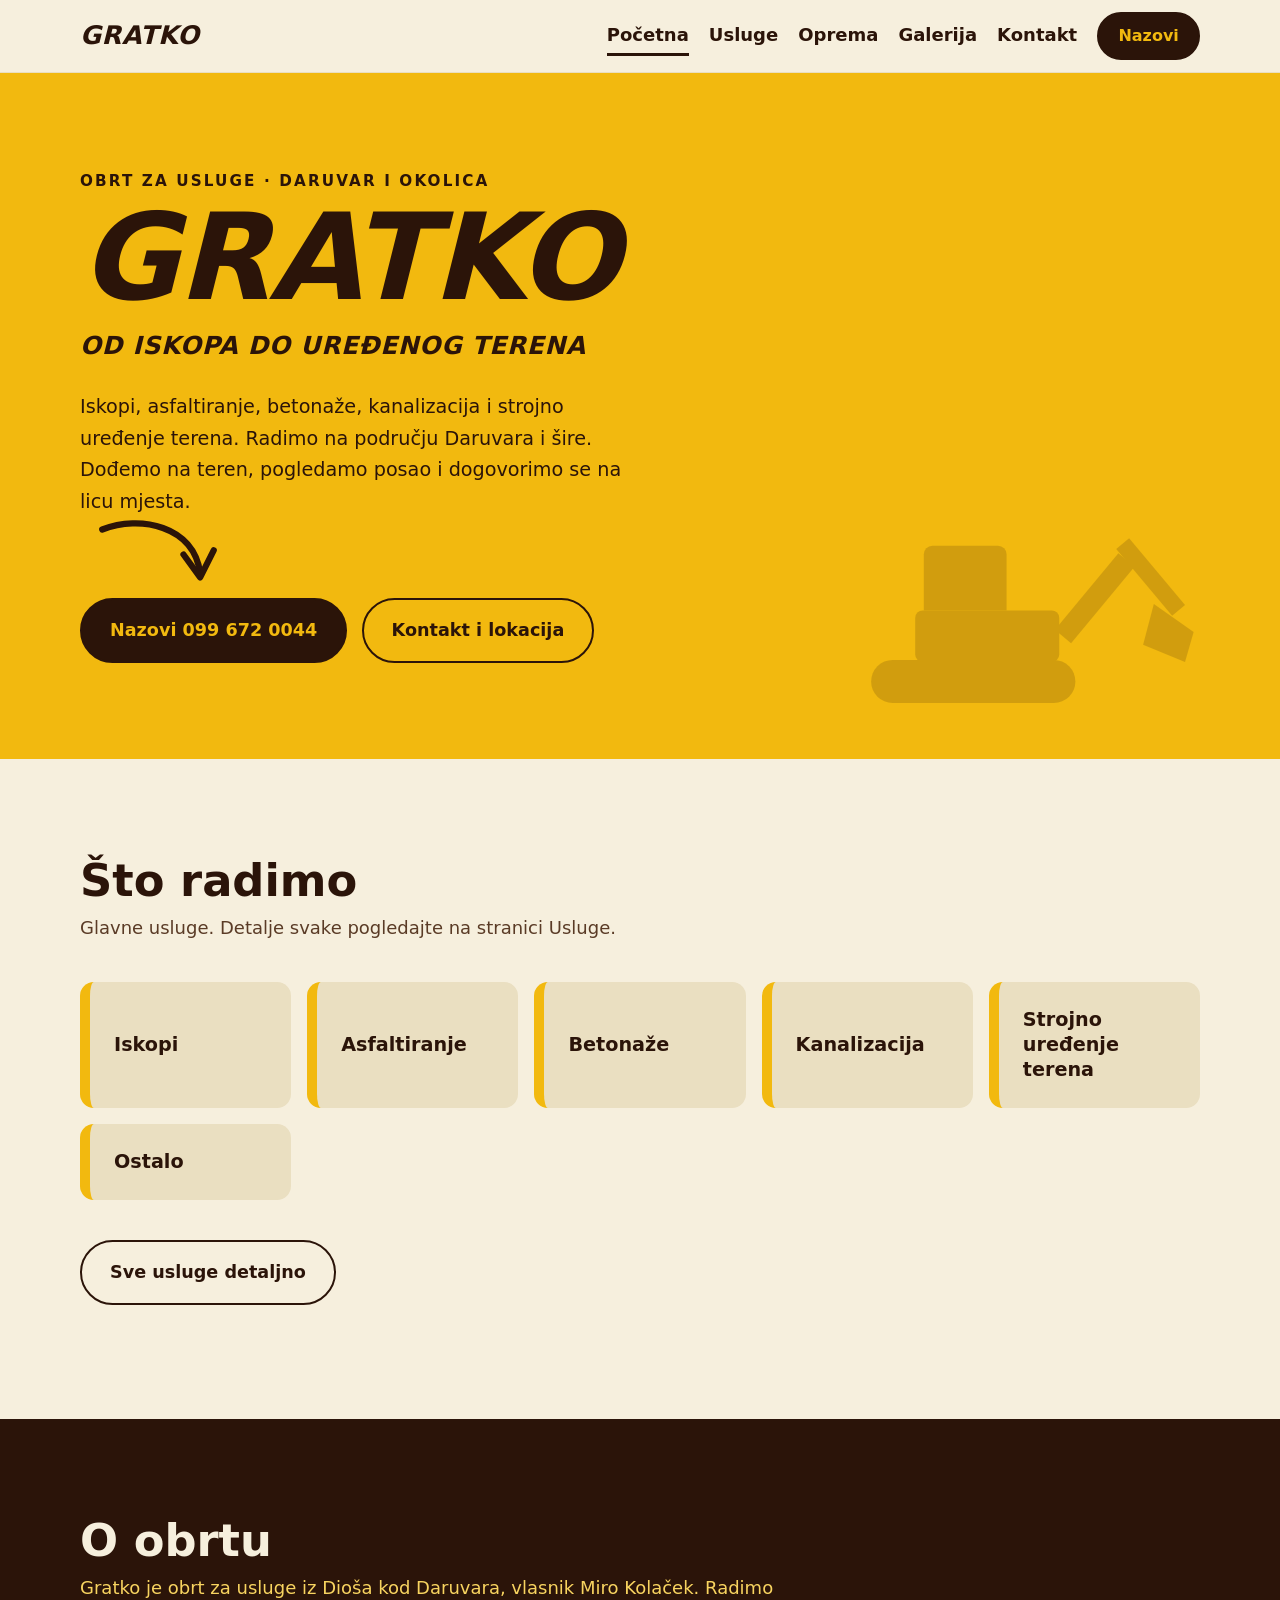
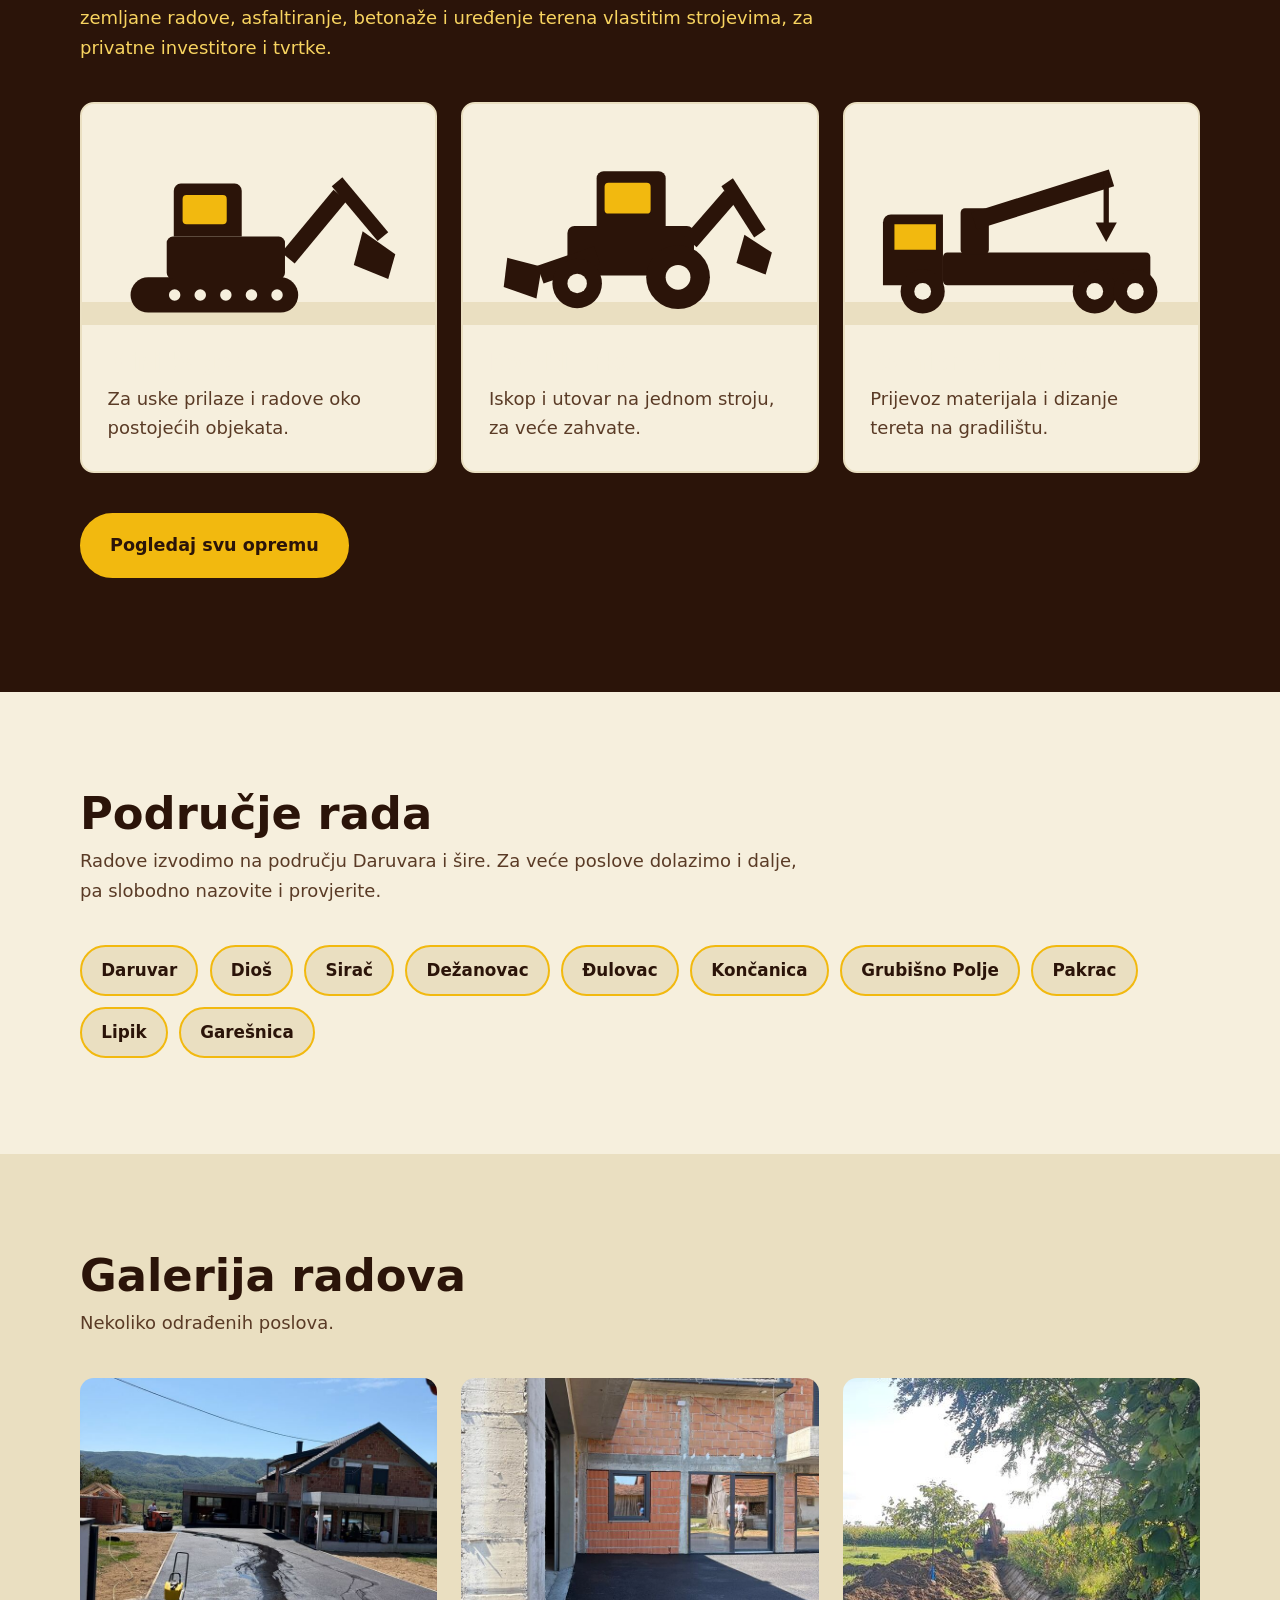
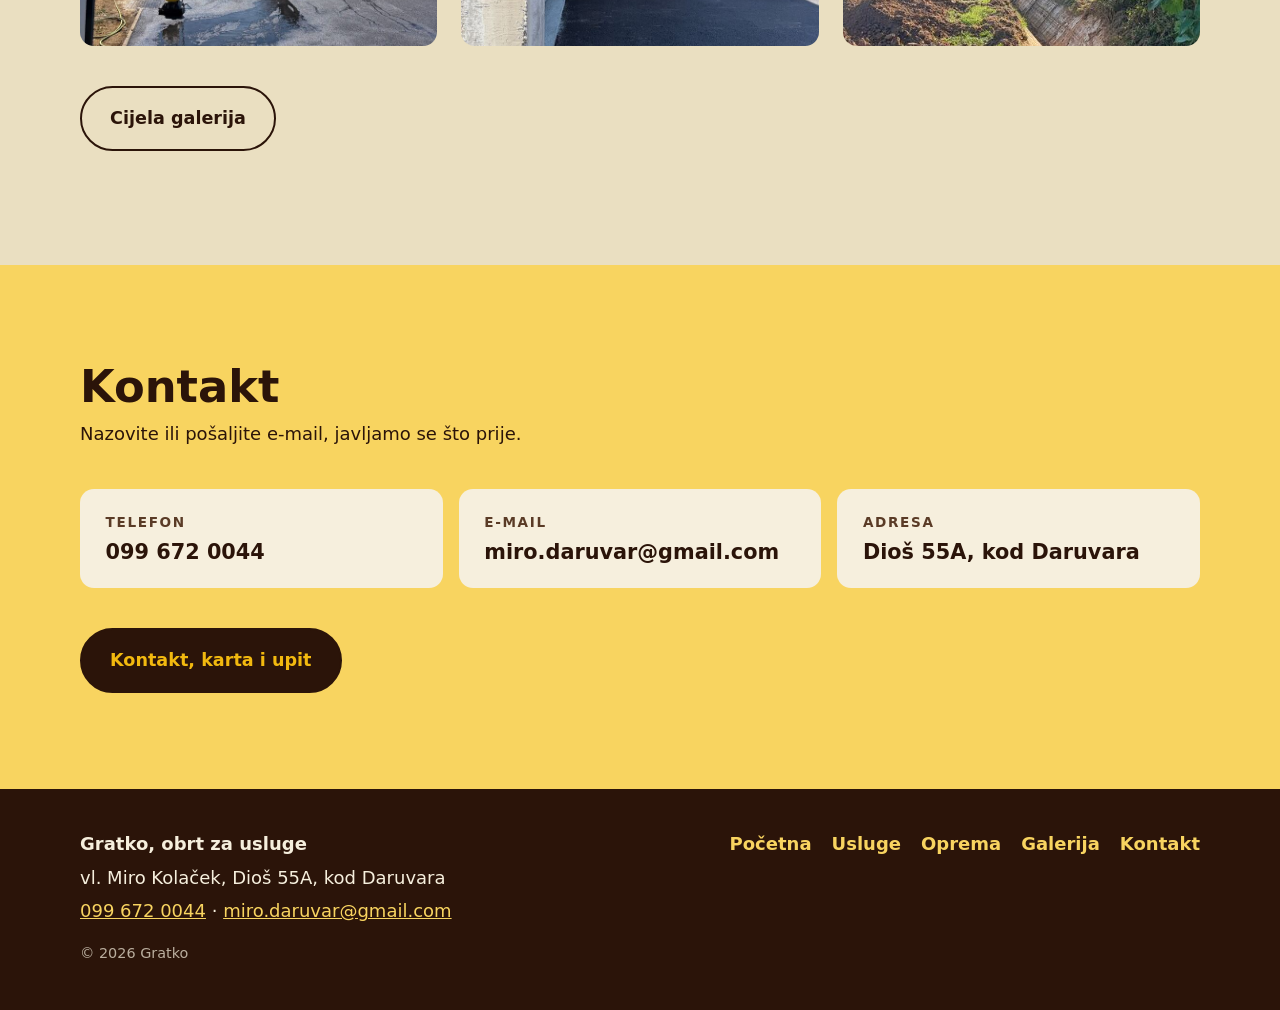
==== index.html @ cdd64eb9 "commit" ====
<!doctype html>
<html lang="hr">
<head>
  <meta charset="utf-8">
  <meta name="viewport" content="width=device-width, initial-scale=1">

  <title>Iskopi i asfaltiranje Daruvar | Gratko, obrt za usluge</title>
  <meta name="description" content="Iskopi, asfaltiranje, betonaže, kanalizacija i strojno uređenje terena na području Daruvara i šire. Gratko, obrt za usluge, Dioš 55A. Nazovite 099 672 0044.">
  <link rel="canonical" href="https://gratko.hr/">

  <meta name="theme-color" content="#F2B90F">
  <link rel="icon" href="slike/favicon.svg" type="image/svg+xml">

  <!-- Kako poveznica izgleda kad se dijeli na Facebooku, WhatsAppu, Viberu -->
  <meta property="og:type" content="website">
  <meta property="og:locale" content="hr_HR">
  <meta property="og:site_name" content="Gratko, obrt za usluge">
  <meta property="og:title" content="Iskopi i asfaltiranje Daruvar | Gratko, obrt za usluge">
  <meta property="og:description" content="Iskopi, asfaltiranje, betonaže, kanalizacija i strojno uređenje terena na području Daruvara i šire. Nazovite 099 672 0044.">
  <meta property="og:url" content="https://gratko.hr/">
  <meta property="og:image" content="https://gratko.hr/slike/og-slika.jpg">
  <meta property="og:image:width" content="1200">
  <meta property="og:image:height" content="630">
  <meta name="twitter:card" content="summary_large_image">

  <link rel="stylesheet" href="style.css">

  <!-- ============================================================
       Podaci o obrtu u obliku koji citaju trazilice.
       TODO Karlo: dopuni postanski broj i koordinate kad ih posaljes,
       te provjeri popis mjesta pod "areaServed".
       ============================================================ -->
  <script type="application/ld+json">
  {
    "@context": "https://schema.org",
    "@type": "GeneralContractor",
    "name": "Gratko, obrt za usluge",
    "alternateName": "Gratko",
    "description": "Obrt za usluge iz Dioša kod Daruvara. Iskopi, asfaltiranje, betonaže, kanalizacija i strojno uređenje terena.",
    "url": "https://gratko.hr/",
    "image": "https://gratko.hr/slike/og-slika.jpg",
    "telephone": "+385996720044",
    "email": "miro.daruvar@gmail.com",
    "founder": { "@type": "Person", "name": "Miro Kolaček" },
    "address": {
      "@type": "PostalAddress",
      "streetAddress": "Dioš 55A",
      "addressLocality": "Dioš",
      "addressRegion": "Bjelovarsko-bilogorska županija",
      "addressCountry": "HR"
    },
    "areaServed": [
      { "@type": "City", "name": "Daruvar" },
      { "@type": "Place", "name": "Dioš" },
      { "@type": "Place", "name": "Sirač" },
      { "@type": "Place", "name": "Dežanovac" },
      { "@type": "Place", "name": "Đulovac" },
      { "@type": "Place", "name": "Končanica" },
      { "@type": "Place", "name": "Grubišno Polje" },
      { "@type": "Place", "name": "Pakrac" },
      { "@type": "Place", "name": "Lipik" },
      { "@type": "Place", "name": "Garešnica" }
    ],
    "hasOfferCatalog": {
      "@type": "OfferCatalog",
      "name": "Usluge",
      "itemListElement": [
        { "@type": "Offer", "itemOffered": { "@type": "Service", "name": "Iskopi" } },
        { "@type": "Offer", "itemOffered": { "@type": "Service", "name": "Asfaltiranje" } },
        { "@type": "Offer", "itemOffered": { "@type": "Service", "name": "Betonaže" } },
        { "@type": "Offer", "itemOffered": { "@type": "Service", "name": "Kanalizacija" } },
        { "@type": "Offer", "itemOffered": { "@type": "Service", "name": "Strojno uređenje terena" } }
      ]
    }
  }
  </script>
</head>
<body>

<a class="preskoci" href="#sadrzaj">Preskoči na sadržaj</a>

<header class="zaglavlje">
  <div class="okvir zaglavlje-red">
    <a class="logo" href="index.html">GRATKO</a>
    <nav class="izbornik" aria-label="Glavni izbornik">
      <a href="index.html" class="aktivno">Početna</a>
      <a href="usluge.html">Usluge</a>
      <a href="oprema.html">Oprema</a>
      <a href="galerija.html">Galerija</a>
      <a href="kontakt.html">Kontakt</a>
    </nav>
    <a class="gumb gumb-tamni gumb-mali" href="tel:+385996720044">Nazovi</a>
  </div>
</header>

<main id="sadrzaj">

  <!-- ====================== NASLOVNICA ====================== -->
  <section class="naslovnica">
    <img class="naslovnica-bager" src="slike/hero-bager.svg" alt="" aria-hidden="true">
    <div class="okvir naslovnica-sadrzaj">
      <p class="nadnaslov">Obrt za usluge &middot; Daruvar i okolica</p>
      <h1>GRATKO</h1>
      <!-- SLOGAN: zamijeni ako ti se neki drugi više svidi -->
      <p class="slogan">Od iskopa do uređenog terena</p>
      <p class="uvod">
        Iskopi, asfaltiranje, betonaže, kanalizacija i strojno uređenje terena.
        Radimo na području Daruvara i šire. Dođemo na teren, pogledamo posao
        i dogovorimo se na licu mjesta.
      </p>

      <div class="gumbi">
        <div class="nazovi-okvir">
          <svg class="strelica" viewBox="0 0 120 74" aria-hidden="true">
            <g fill="none" stroke="currentColor" stroke-width="6"
               stroke-linecap="round" stroke-linejoin="round">
              <path d="M6 12C42 -2 94 8 100 54"/>
              <path d="M84 36 100 58 113 32"/>
            </g>
          </svg>
          <a class="gumb gumb-tamni" href="tel:+385996720044">Nazovi 099 672 0044</a>
        </div>
        <a class="gumb gumb-svijetli" href="kontakt.html">Kontakt i lokacija</a>
      </div>
    </div>
  </section>

  <!-- ====================== USLUGE, NAGLASCI ====================== -->
  <section class="odjeljak">
    <div class="okvir">
      <h2>Što radimo</h2>
      <p class="podnaslov">Glavne usluge. Detalje svake pogledajte na stranici Usluge.</p>

      <ul class="naglasci">
        <li><a href="usluge.html#iskopi">Iskopi</a></li>
        <li><a href="usluge.html#asfaltiranje">Asfaltiranje</a></li>
        <li><a href="usluge.html#betonaze">Betonaže</a></li>
        <li><a href="usluge.html#kanalizacija">Kanalizacija</a></li>
        <li><a href="usluge.html#uredenje-terena">Strojno uređenje terena</a></li>
        <li><a href="usluge.html#ostalo">Ostalo</a></li>
      </ul>

      <p class="dno-odjeljka">
        <a class="gumb gumb-svijetli" href="usluge.html">Sve usluge detaljno</a>
      </p>
    </div>
  </section>

  <!-- ====================== O OBRTU I OPREMA ====================== -->
  <section class="odjeljak odjeljak-tamni">
    <div class="okvir">
      <h2>O obrtu</h2>
      <!-- TODO Karlo: provjeri ovaj tekst i dopuni godinu pocetka rada -->
      <p class="podnaslov">
        Gratko je obrt za usluge iz Dioša kod Daruvara, vlasnik Miro Kolaček.
        Radimo zemljane radove, asfaltiranje, betonaže i uređenje terena
        vlastitim strojevima, za privatne investitore i tvrtke.
      </p>

      <div class="oprema-mreza">
        <article class="oprema-kartica">
          <img src="slike/mini-bager.svg" alt="Mini bager">
          <div class="oprema-tekst"><h3>Mini bager</h3>
            <p>Za uske prilaze i radove oko postojećih objekata.</p></div>
        </article>
        <article class="oprema-kartica">
          <img src="slike/kombinirka.svg" alt="Kombinirka">
          <div class="oprema-tekst"><h3>Kombinirka</h3>
            <p>Iskop i utovar na jednom stroju, za veće zahvate.</p></div>
        </article>
        <article class="oprema-kartica">
          <img src="slike/kamion-s-kranom.svg" alt="Kamion s kranom">
          <div class="oprema-tekst"><h3>Kamion s kranom</h3>
            <p>Prijevoz materijala i dizanje tereta na gradilištu.</p></div>
        </article>
      </div>

      <p class="dno-odjeljka">
        <a class="gumb gumb-zuti" href="oprema.html">Pogledaj svu opremu</a>
      </p>
    </div>
  </section>

  <!-- ====================== PODRUCJE RADA ====================== -->
  <section class="odjeljak" id="podrucje-rada">
    <div class="okvir">
      <h2>Područje rada</h2>
      <p class="podnaslov">
        Radove izvodimo na području Daruvara i šire. Za veće poslove
        dolazimo i dalje, pa slobodno nazovite i provjerite.
      </p>

      <!-- TODO Karlo: provjeri popis mjesta, izbaci ona gdje ne idete
           i dodaj ona koja nedostaju. Isti popis je i u podacima za
           trazilice na vrhu ove datoteke, pa promijeni na oba mjesta. -->
      <ul class="mjesta">
        <li>Daruvar</li>
        <li>Dioš</li>
        <li>Sirač</li>
        <li>Dežanovac</li>
        <li>Đulovac</li>
        <li>Končanica</li>
        <li>Grubišno Polje</li>
        <li>Pakrac</li>
        <li>Lipik</li>
        <li>Garešnica</li>
      </ul>
    </div>
  </section>

  <!-- ====================== GALERIJA, KRATKO ====================== -->
  <section class="odjeljak odjeljak-krema">
    <div class="okvir">
      <h2>Galerija radova</h2>
      <p class="podnaslov">Nekoliko odrađenih poslova.</p>

      <div class="galerija">
        <figure>
          <img src="slike/asfaltiranje-1.jpg" width="750" height="1000" loading="lazy"
               alt="Asfaltirani prilaz uz obiteljsku kuću, okolica Daruvara">
        </figure>
        <figure>
          <img src="slike/asfaltiranje-2.jpg" width="750" height="1000" loading="lazy"
               alt="Asfaltirani prolaz između kuće i garaže">
        </figure>
        <figure>
          <img src="slike/rov.jpg" width="450" height="1000" loading="lazy"
               alt="Strojno iskopan rov uz rub parcele">
        </figure>
      </div>

      <p class="dno-odjeljka">
        <a class="gumb gumb-svijetli" href="galerija.html">Cijela galerija</a>
      </p>
    </div>
  </section>

  <!-- ====================== KONTAKT, KRATKO ====================== -->
  <section class="odjeljak odjeljak-zuti">
    <div class="okvir">
      <h2>Kontakt</h2>
      <p class="podnaslov">Nazovite ili pošaljite e-mail, javljamo se što prije.</p>

      <div class="kontakt-sazetak">
        <a href="tel:+385996720044">
          <span class="kontakt-oznaka">Telefon</span>
          <span class="kontakt-vrijednost">099 672 0044</span>
        </a>
        <a href="mailto:miro.daruvar@gmail.com">
          <span class="kontakt-oznaka">E-mail</span>
          <span class="kontakt-vrijednost">miro.daruvar@gmail.com</span>
        </a>
        <a href="kontakt.html">
          <span class="kontakt-oznaka">Adresa</span>
          <span class="kontakt-vrijednost">Dioš 55A, kod Daruvara</span>
        </a>
      </div>

      <a class="gumb gumb-tamni" href="kontakt.html">Kontakt, karta i upit</a>
    </div>
  </section>

</main>

<footer class="podnozje">
  <div class="okvir podnozje-red">
    <div>
      <p><strong>Gratko, obrt za usluge</strong></p>
      <p>vl. Miro Kolaček, Dioš 55A, kod Daruvara</p>
      <p><a href="tel:+385996720044">099 672 0044</a> &middot;
         <a href="mailto:miro.daruvar@gmail.com">miro.daruvar@gmail.com</a></p>
      <p class="sitno">&copy; <span id="godina">2026</span> Gratko</p>
    </div>
    <nav class="podnozje-izbornik" aria-label="Izbornik u podnožju">
      <a href="index.html">Početna</a>
      <a href="usluge.html">Usluge</a>
      <a href="oprema.html">Oprema</a>
      <a href="galerija.html">Galerija</a>
      <a href="kontakt.html">Kontakt</a>
    </nav>
  </div>
</footer>

<script src="skripta.js"></script>
</body>
</html>
---- style.css ----
/* ============================================================
   GRATKO - zajednicki stilovi za sve stranice
   Paleta: zuta i tamno smedja s vizitke, uz tople neutralne
   tonove inspirirane kombinacijama Sanza Wade.
   ============================================================ */

:root {
  --krema:         #F6EFDD;  /* pozadina stranice */
  --krema-tamna:   #EADFC1;  /* kartice i naglasci */
  --zuta:          #F2B90F;  /* zuta s vizitke */
  --zuta-svijetla: #F8D460;
  --smeda:         #2B1409;  /* tamno smedja s vizitke */
  --smeda-meka:    #5A3B26;  /* sekundarni tekst */

  --radijus: 14px;
  --razmak: clamp(3.5rem, 8vw, 6rem);
}

*, *::before, *::after { box-sizing: border-box; }

html { scroll-behavior: smooth; scroll-padding-top: 6rem; }

body {
  margin: 0;
  background: var(--krema);
  color: var(--smeda);
  font-family: "Segoe UI", system-ui, -apple-system, Roboto, "Helvetica Neue", Arial, sans-serif;
  font-size: 1.125rem;
  line-height: 1.65;
  -webkit-font-smoothing: antialiased;
}

img, svg { max-width: 100%; display: block; }
a { color: inherit; }

:focus-visible { outline: 3px solid var(--smeda); outline-offset: 3px; }

.okvir { width: min(1120px, 100% - 2.5rem); margin-inline: auto; }

.preskoci {
  position: absolute; left: -9999px; top: 0; z-index: 100;
  background: var(--smeda); color: var(--krema); padding: .75rem 1rem;
}
.preskoci:focus { left: 0; }

/* ---------------- Zaglavlje ---------------- */
.zaglavlje {
  position: sticky; top: 0; z-index: 50;
  background: var(--krema);
  border-bottom: 1px solid var(--krema-tamna);
}
.zaglavlje-red {
  display: flex; align-items: center; flex-wrap: wrap;
  gap: .5rem 1.25rem; padding-block: .75rem;
}
.logo {
  font-weight: 900; font-style: italic; font-size: 1.6rem;
  letter-spacing: .02em; text-decoration: none; line-height: 1;
}
.izbornik { display: flex; flex-wrap: wrap; gap: 1.25rem; margin-left: auto; }
.izbornik a {
  text-decoration: none; font-weight: 600;
  padding: .25rem 0; border-bottom: 3px solid transparent;
}
.izbornik a:hover { border-bottom-color: var(--zuta); }
.izbornik a.aktivno { border-bottom-color: var(--smeda); }

/* ---------------- Gumbi ---------------- */
.gumb {
  display: inline-block; padding: 1rem 1.75rem;
  border-radius: 999px; font: inherit; font-weight: 700; font-size: 1.1rem;
  text-decoration: none; text-align: center; cursor: pointer;
  border: 2px solid var(--smeda);
  transition: transform .15s ease, background .15s ease, color .15s ease;
}
.gumb:hover { transform: translateY(-2px); }
.gumb-tamni { background: var(--smeda); color: var(--zuta); }
.gumb-tamni:hover { background: #3d1e0f; }
.gumb-svijetli { background: transparent; color: var(--smeda); }
.gumb-svijetli:hover { background: rgba(43, 20, 9, .08); }
.gumb-zuti { background: var(--zuta); color: var(--smeda); border-color: var(--zuta); }
.gumb-zuti:hover { background: var(--zuta-svijetla); border-color: var(--zuta-svijetla); }
.gumb-mali { padding: .55rem 1.2rem; font-size: 1rem; }
.gumb.kopirano { background: var(--smeda); color: var(--zuta); }

/* ---------------- Naslovnica (hero) ---------------- */
.naslovnica {
  position: relative; overflow: hidden;
  background: var(--zuta);
  padding-block: clamp(3rem, 9vw, 6rem);
}
.naslovnica-bager {
  position: absolute; right: 3%; bottom: 6%;
  width: min(36%, 430px); opacity: .16; pointer-events: none;
}
/* Okvir ostaje centriran, a tekst unutra ide u citljivu sirinu. */
.naslovnica-sadrzaj { position: relative; z-index: 1; }
.naslovnica-sadrzaj > * { max-width: 40rem; }

.nadnaslov {
  margin: 0 0 .25rem; font-weight: 700; font-size: .95rem;
  letter-spacing: .14em; text-transform: uppercase;
}
.naslovnica h1 {
  margin: 0; font-size: clamp(3.2rem, 13vw, 7.5rem);
  line-height: 1; font-weight: 900; font-style: italic; letter-spacing: -.01em;
}
.slogan {
  margin: .5rem 0 0; font-size: clamp(1.1rem, 3vw, 1.55rem);
  font-weight: 800; font-style: italic;
  text-transform: uppercase; letter-spacing: .03em;
}
.uvod { max-width: 34rem; margin: 1.5rem 0 0; font-size: 1.2rem; }

/* Gumbi u hero dijelu, s rucno crtanom strelicom prema "Nazovi" */
.gumbi { display: flex; flex-wrap: wrap; gap: .9rem; margin-top: 5rem; }
.nazovi-okvir { position: relative; display: inline-block; }
.strelica {
  position: absolute; bottom: calc(100% + 4px); left: 6%;
  width: clamp(90px, 22vw, 125px); height: auto;
  color: var(--smeda); pointer-events: none;
}

/* ---------------- Odjeljci ---------------- */
.odjeljak { padding-block: var(--razmak); }
.odjeljak h2 {
  margin: 0; font-size: clamp(2rem, 5vw, 2.8rem);
  line-height: 1.15; font-weight: 800;
}
.podnaslov { margin: .4rem 0 2.5rem; color: var(--smeda-meka); max-width: 46rem; }
.odjeljak-tamni { background: var(--smeda); color: var(--krema); }
.odjeljak-tamni .podnaslov { color: var(--zuta-svijetla); }
.odjeljak-zuti { background: var(--zuta-svijetla); }
.odjeljak-zuti .podnaslov { color: var(--smeda); }
.odjeljak-krema { background: var(--krema-tamna); }

.zaglavlje-stranice { background: var(--zuta); padding-block: clamp(2.5rem, 7vw, 4rem); }
.zaglavlje-stranice h1 {
  margin: 0; font-size: clamp(2.4rem, 7vw, 4rem);
  font-weight: 900; font-style: italic; line-height: 1.05;
}
.zaglavlje-stranice p { margin: .5rem 0 0; max-width: 42rem; font-size: 1.15rem; }

.dno-odjeljka { margin-top: 2.5rem; }

/* ---------------- Naglasci usluga (naslovnica) ---------------- */
.naglasci {
  display: grid; gap: 1rem; list-style: none; margin: 0; padding: 0;
  grid-template-columns: repeat(auto-fit, minmax(210px, 1fr));
}
.naglasci a {
  display: flex; align-items: center; height: 100%;
  padding: 1.6rem 1.5rem; text-decoration: none;
  background: var(--krema-tamna); border-radius: var(--radijus);
  border-left: 10px solid var(--zuta);
  font-size: 1.2rem; font-weight: 700; line-height: 1.3;
  transition: transform .15s ease, box-shadow .15s ease;
}
.naglasci a:hover { transform: translateY(-3px); box-shadow: 0 8px 20px rgba(43,20,9,.14); }

/* ---------------- Podrucje rada ---------------- */
.mjesta {
  display: flex; flex-wrap: wrap; gap: .7rem;
  list-style: none; margin: 0; padding: 0;
}
.mjesta li {
  padding: .6rem 1.2rem; border-radius: 999px;
  background: var(--krema-tamna); border: 2px solid var(--zuta);
  font-weight: 700; font-size: 1.05rem;
}

/* ---------------- Usluge, detaljno ---------------- */
.usluga {
  display: grid; gap: clamp(1.5rem, 4vw, 3rem); align-items: center;
  grid-template-columns: repeat(auto-fit, minmax(300px, 1fr));
  padding-block: clamp(2rem, 5vw, 3.5rem);
  border-top: 2px solid var(--krema-tamna);
}
.usluga:first-of-type { border-top: 0; }
.usluga h2 { font-size: clamp(1.7rem, 4vw, 2.3rem); margin: 0 0 .75rem; }
.usluga p { margin: 0 0 1rem; }
.usluga ul { margin: 0; padding-left: 1.3rem; color: var(--smeda-meka); }
.usluga li { margin-bottom: .35rem; }
.usluga img { border-radius: var(--radijus); width: 100%; }
.usluga-obrnuto .usluga-slika { order: 1; }

/* ---------------- Oprema ---------------- */
.oprema-mreza {
  display: grid; gap: 1.5rem;
  grid-template-columns: repeat(auto-fit, minmax(290px, 1fr));
}
.oprema-kartica {
  background: var(--krema); border-radius: var(--radijus);
  overflow: hidden; display: flex; flex-direction: column;
  border: 2px solid var(--krema-tamna);
}
.odjeljak-krema .oprema-kartica { border-color: #ddcda4; }
.oprema-kartica img { width: 100%; }
.oprema-tekst { padding: 1.4rem 1.6rem 1.75rem; }
.oprema-kartica h2, .oprema-kartica h3 { margin: 0 0 .5rem; font-size: 1.4rem; line-height: 1.25; }
.oprema-kartica p { margin: 0; color: var(--smeda-meka); }

/* ---------------- Galerija ---------------- */
.galerija {
  display: grid; gap: 1.5rem;
  grid-template-columns: repeat(auto-fill, minmax(300px, 1fr));
}
.galerija figure { margin: 0; }
/* height:auto mora ostati: bez njega HTML atribut height="..." na slici
   nadjaca aspect-ratio i slika se ne reze na 4:3. */
.galerija img, .mjesto-za-sliku {
  width: 100%; height: auto; aspect-ratio: 4 / 3; object-fit: cover;
  border-radius: var(--radijus);
}
.mjesto-za-sliku {
  display: grid; place-items: center; text-align: center; padding: 1rem;
  background: repeating-linear-gradient(135deg, var(--krema-tamna) 0 18px, #e3d6b3 18px 36px);
  color: var(--smeda-meka); font-weight: 600;
}
.galerija figcaption { margin-top: .75rem; color: var(--smeda-meka); }
.galerija figcaption strong { display: block; color: var(--smeda); font-size: 1.1rem; }

/* ---------------- Kontakt ---------------- */
.kontakt-mreza {
  display: grid; gap: 1.5rem;
  grid-template-columns: repeat(auto-fit, minmax(325px, 1fr));
}
.kontakt-kartica {
  background: var(--krema-tamna); border-radius: var(--radijus);
  border-top: 8px solid var(--zuta);
  padding: 1.6rem 1.75rem 1.75rem; display: flex; flex-direction: column;
}
.kontakt-oznaka {
  display: block; font-size: .85rem; font-weight: 700;
  letter-spacing: .12em; text-transform: uppercase; color: var(--smeda-meka);
}
.kontakt-vrijednost {
  display: block; margin: .4rem 0 1.25rem;
  font-size: clamp(1.15rem, 2.4vw, 1.4rem); font-weight: 800;
  line-height: 1.25; overflow-wrap: break-word;
}
.kontakt-vrijednost a { text-decoration: none; }
.kontakt-vrijednost a:hover { text-decoration: underline; }
/* Gumbi idu jedan ispod drugog u svim karticama: jednako izgleda
   u sve tri kartice i lakse se pogada prstom na mobitelu. */
.kontakt-gumbi {
  display: flex; flex-direction: column; align-items: stretch;
  gap: .6rem; margin-top: auto;
}
.kontakt-gumbi .gumb { padding: .8rem 1.3rem; font-size: 1rem; }

.karta {
  margin-top: 2rem; border-radius: var(--radijus); overflow: hidden;
  border: 2px solid var(--smeda); background: var(--krema-tamna);
}
.karta iframe { display: block; width: 100%; height: clamp(300px, 48vw, 460px); border: 0; }

/* Kratki kontakt na naslovnici */
.kontakt-sazetak {
  display: grid; gap: 1rem;
  grid-template-columns: repeat(auto-fit, minmax(250px, 1fr));
  margin-bottom: 2.5rem;
}
.kontakt-sazetak a {
  display: block; padding: 1.4rem 1.6rem; text-decoration: none;
  background: var(--krema); border-radius: var(--radijus);
  transition: transform .15s ease, box-shadow .15s ease;
}
.kontakt-sazetak a:hover { transform: translateY(-3px); box-shadow: 0 8px 20px rgba(43,20,9,.15); }
.kontakt-sazetak .kontakt-vrijednost { margin-bottom: 0; font-size: 1.3rem; }

/* ---------------- Podnozje ---------------- */
.podnozje { background: var(--smeda); color: var(--krema); padding-block: 2.5rem; }
.podnozje-red {
  display: flex; flex-wrap: wrap; gap: 1.5rem 3rem; justify-content: space-between;
}
.podnozje p { margin: 0 0 .25rem; }
.podnozje a { color: var(--zuta-svijetla); }
.podnozje .sitno { margin-top: 1rem; font-size: .9rem; opacity: .7; }
.podnozje-izbornik { display: flex; flex-wrap: wrap; gap: 1.25rem; }
.podnozje-izbornik a { text-decoration: none; font-weight: 600; }
.podnozje-izbornik a:hover { text-decoration: underline; }

/* ---------------- Manji ekrani ---------------- */
@media (max-width: 760px) {
  .zaglavlje-red { gap: .4rem .9rem; }
  .logo { font-size: 1.4rem; }
  .izbornik { order: 3; width: 100%; margin-left: 0; gap: .25rem .85rem; font-size: .95rem; }
  .naslovnica-bager { display: none; }
  .gumbi { margin-top: 4.5rem; }
  .gumbi .gumb, .nazovi-okvir { width: 100%; }
  body { font-size: 1.05rem; }
}

@media (prefers-reduced-motion: reduce) {
  html { scroll-behavior: auto; }
  .gumb, .kontakt-sazetak a, .naglasci a { transition: none; }
}
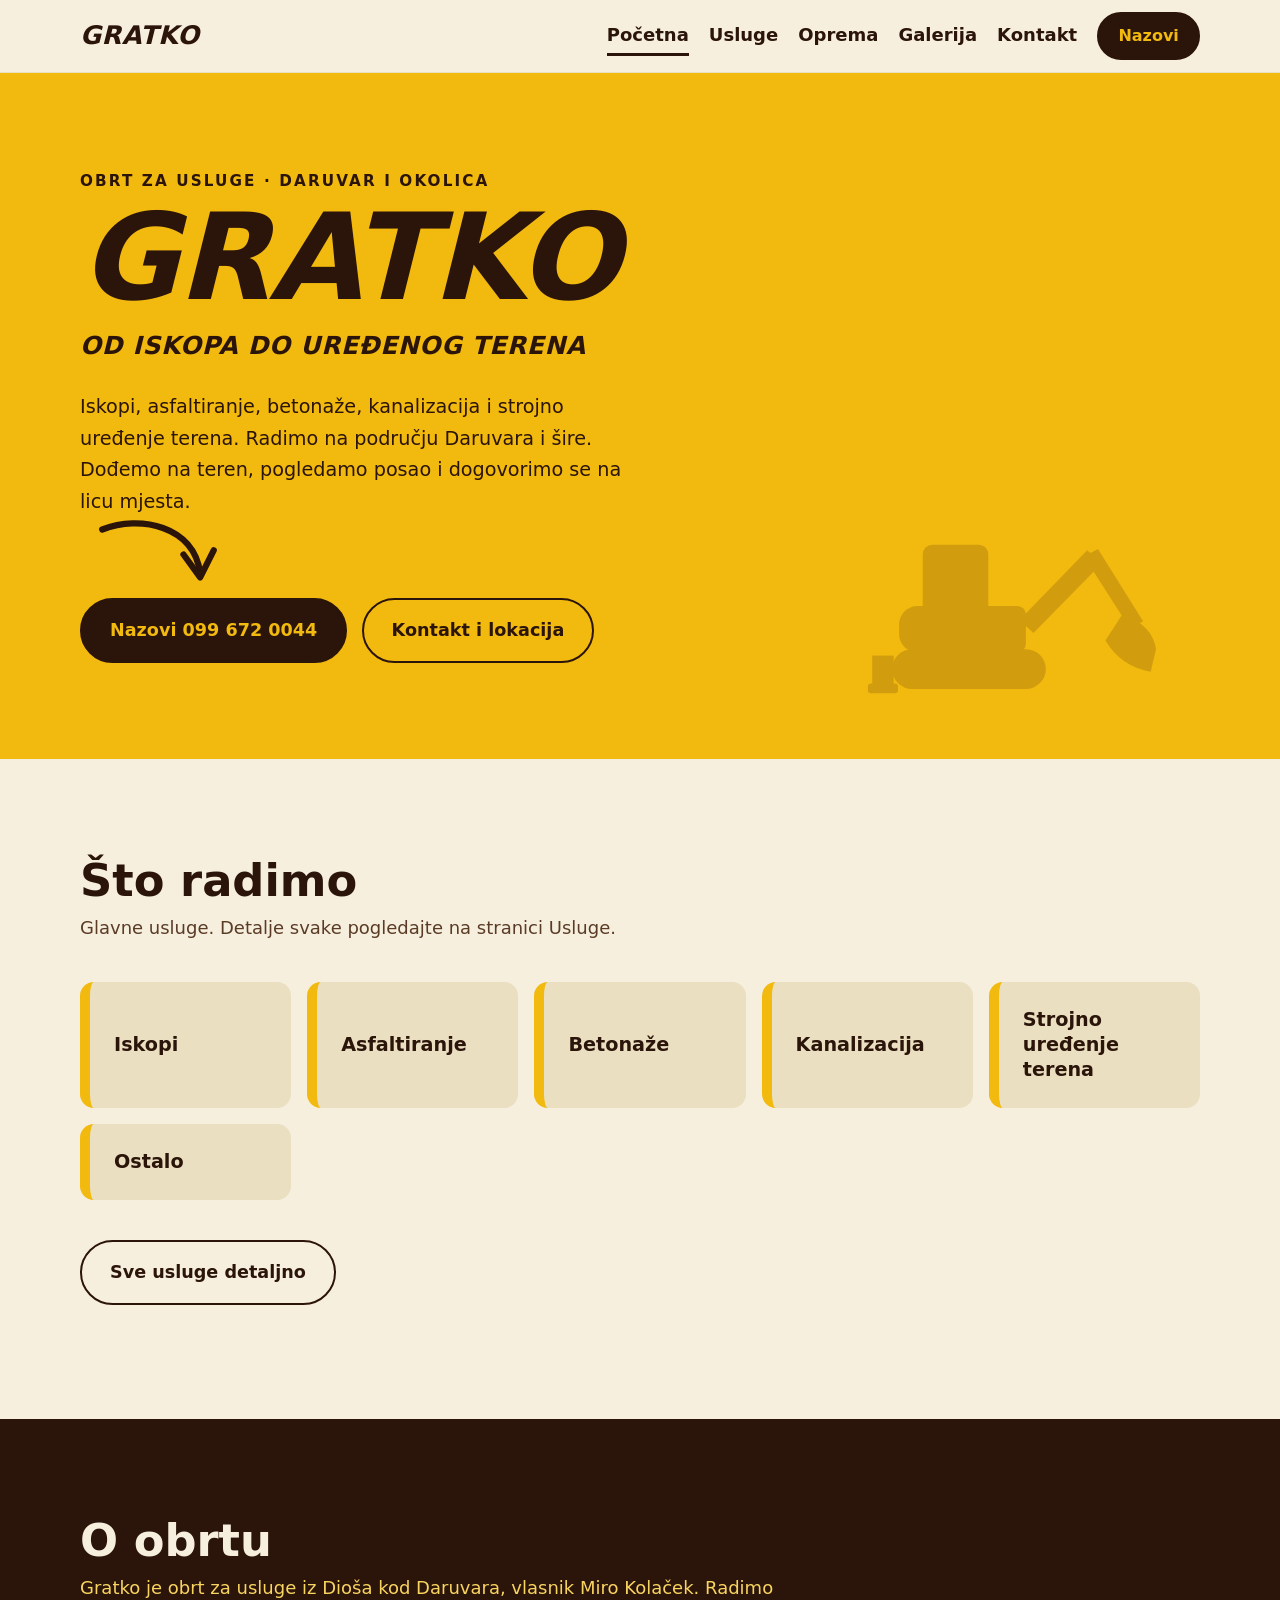
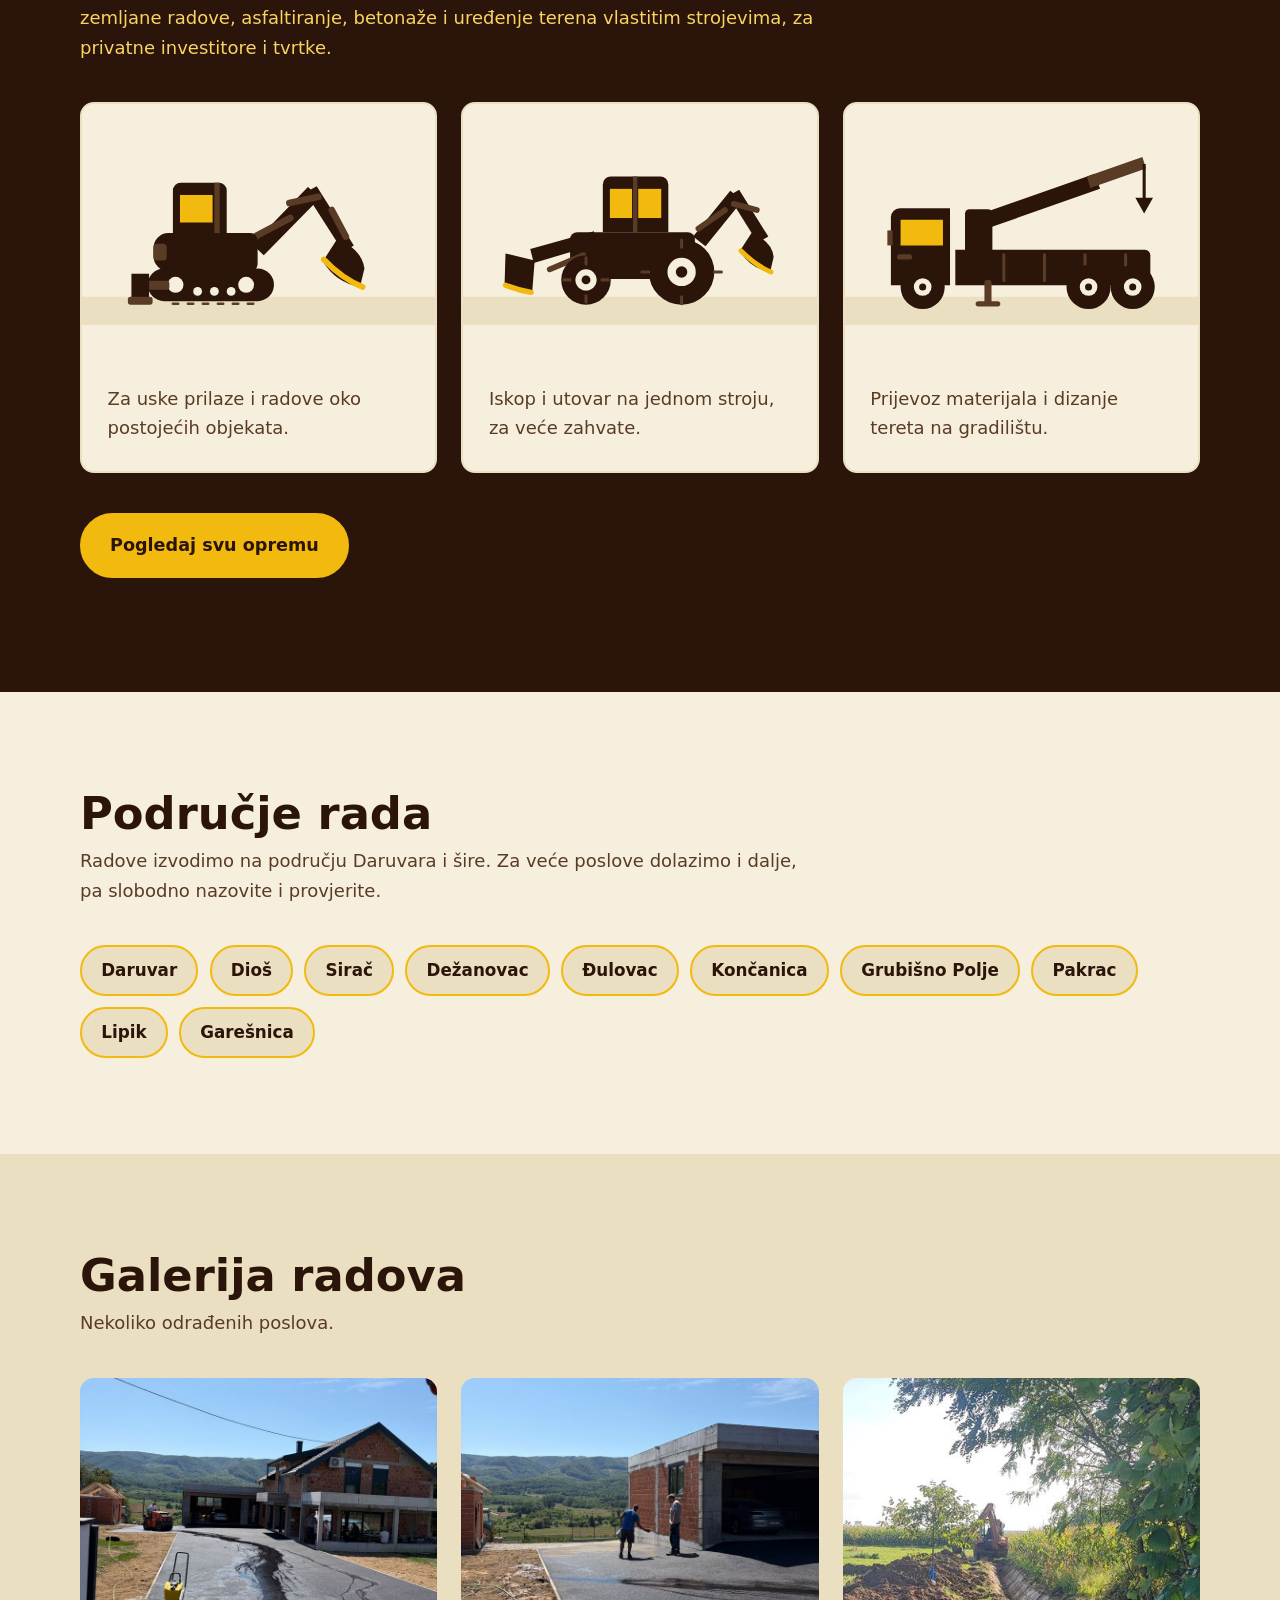
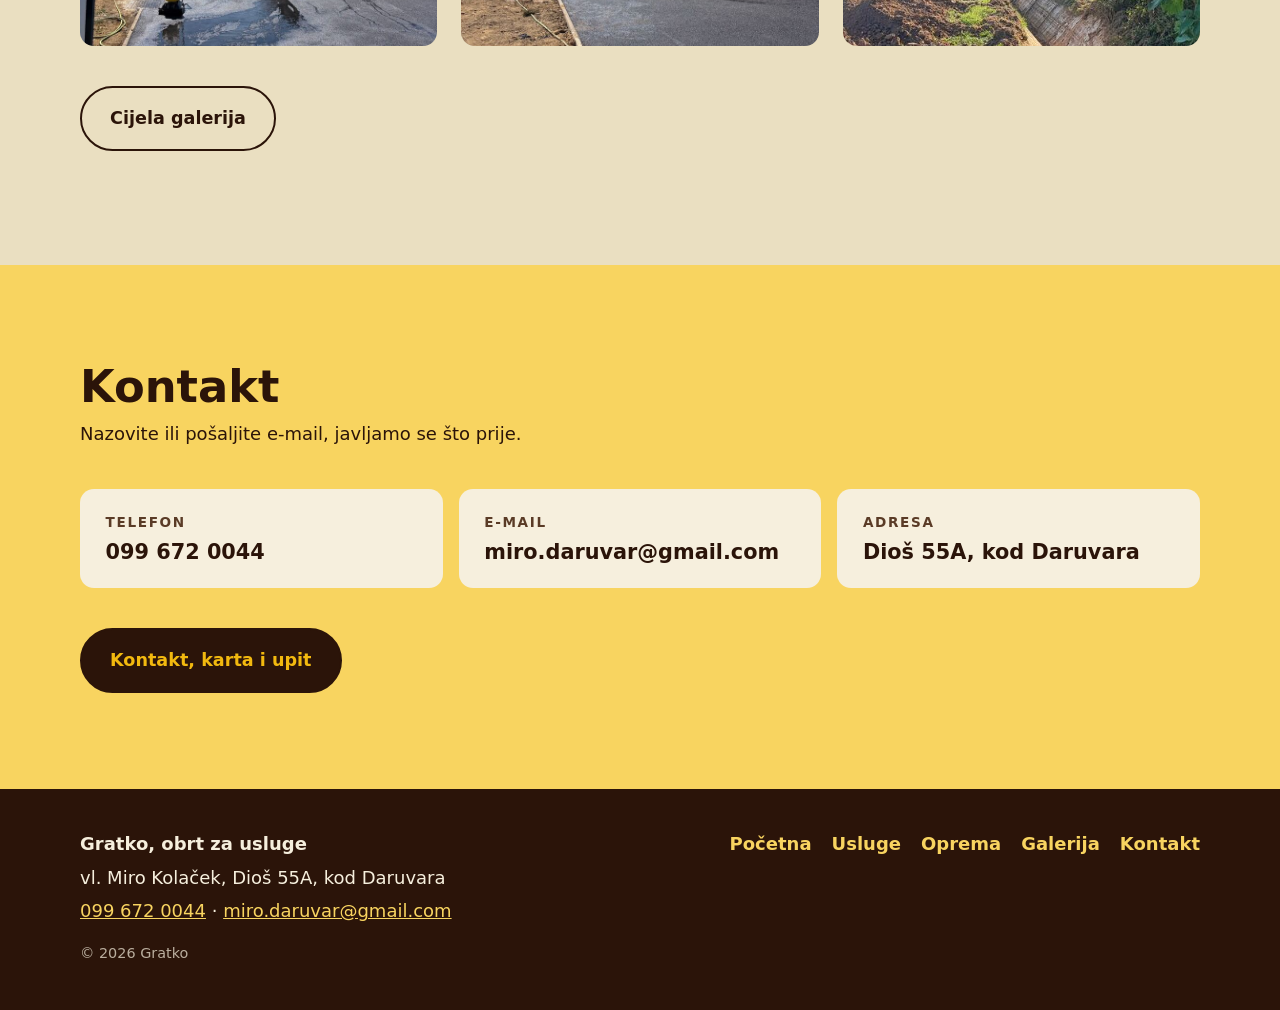
==== commit e78c6571: "svg changes and gallery img correction" ====
--- a/index.html
+++ b/index.html
@@ -220,7 +220,7 @@
                alt="Asfaltirani prilaz uz obiteljsku kuću, okolica Daruvara">
         </figure>
         <figure>
-          <img src="slike/asfaltiranje-2.jpg" width="750" height="1000" loading="lazy"
+          <img src="slike/asfaltiranje-3.jpg" width="750" height="1000" loading="lazy"
                alt="Asfaltirani prolaz između kuće i garaže">
         </figure>
         <figure>
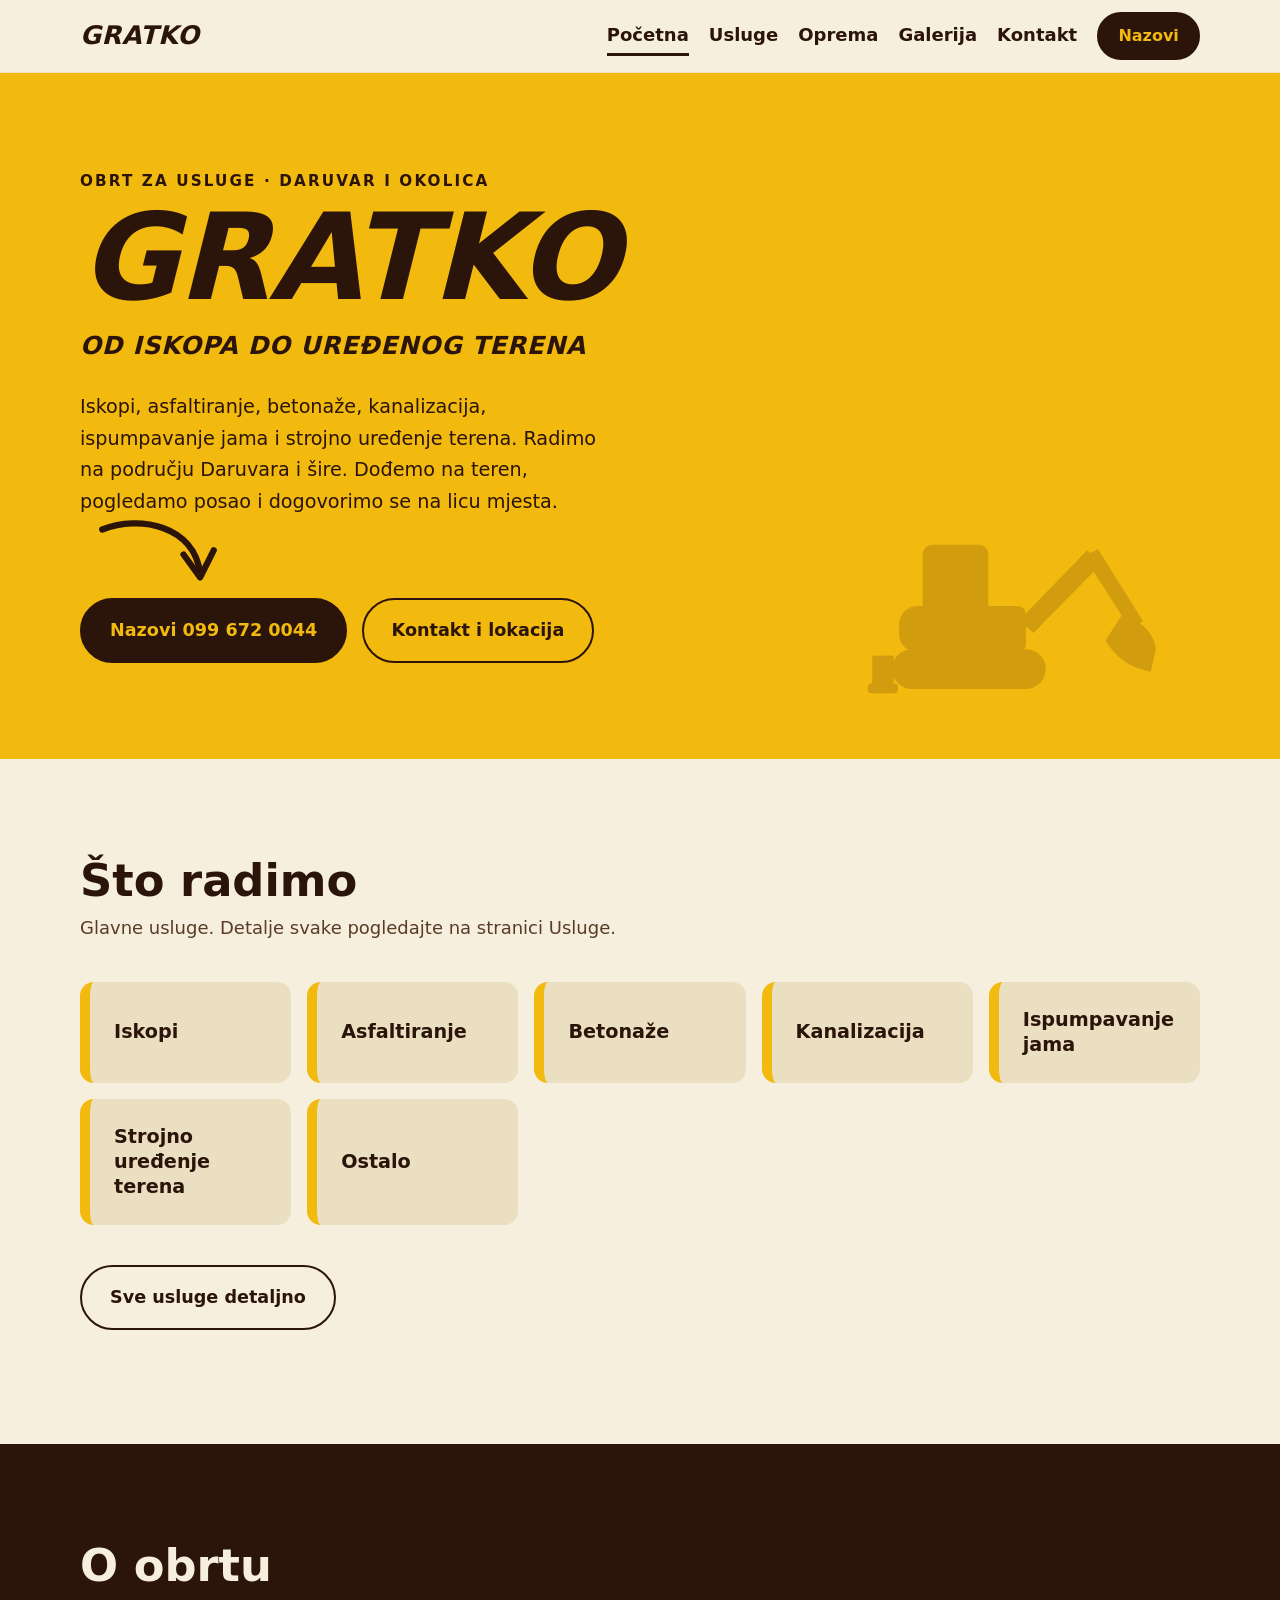
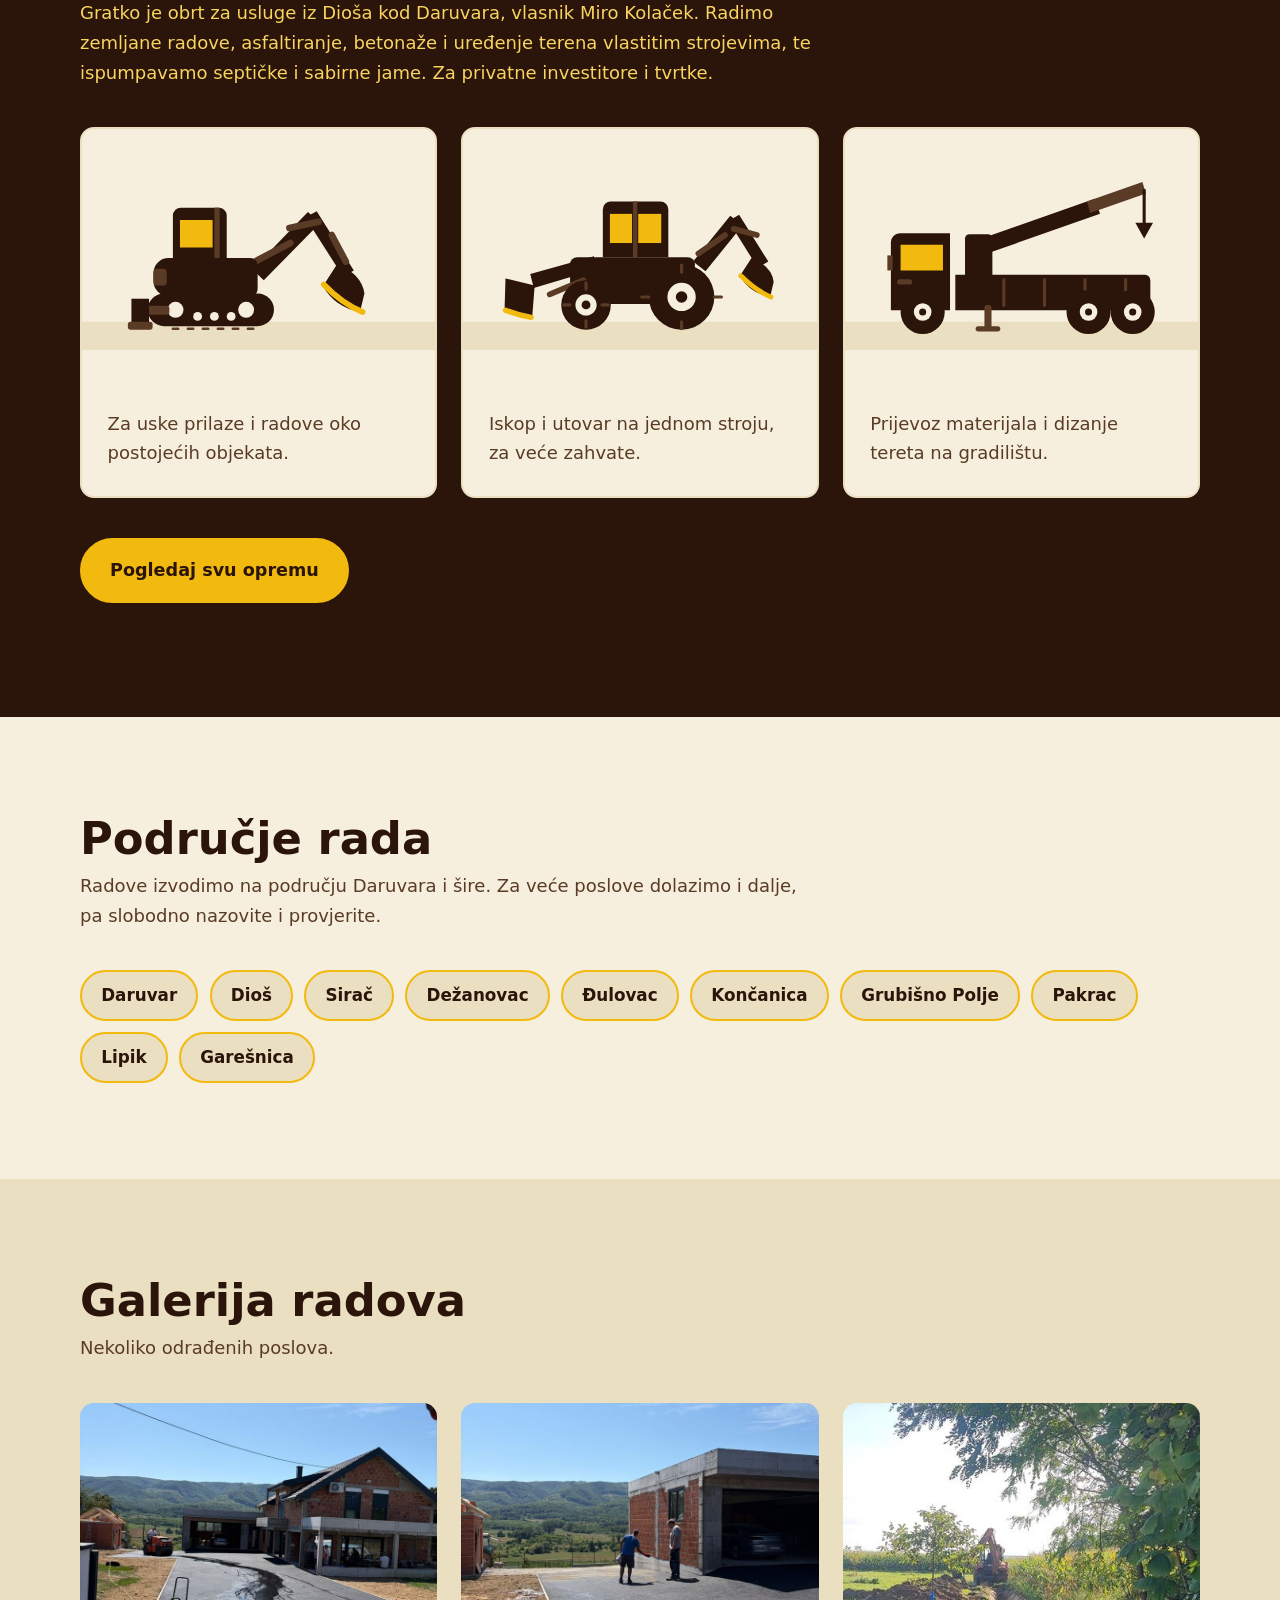
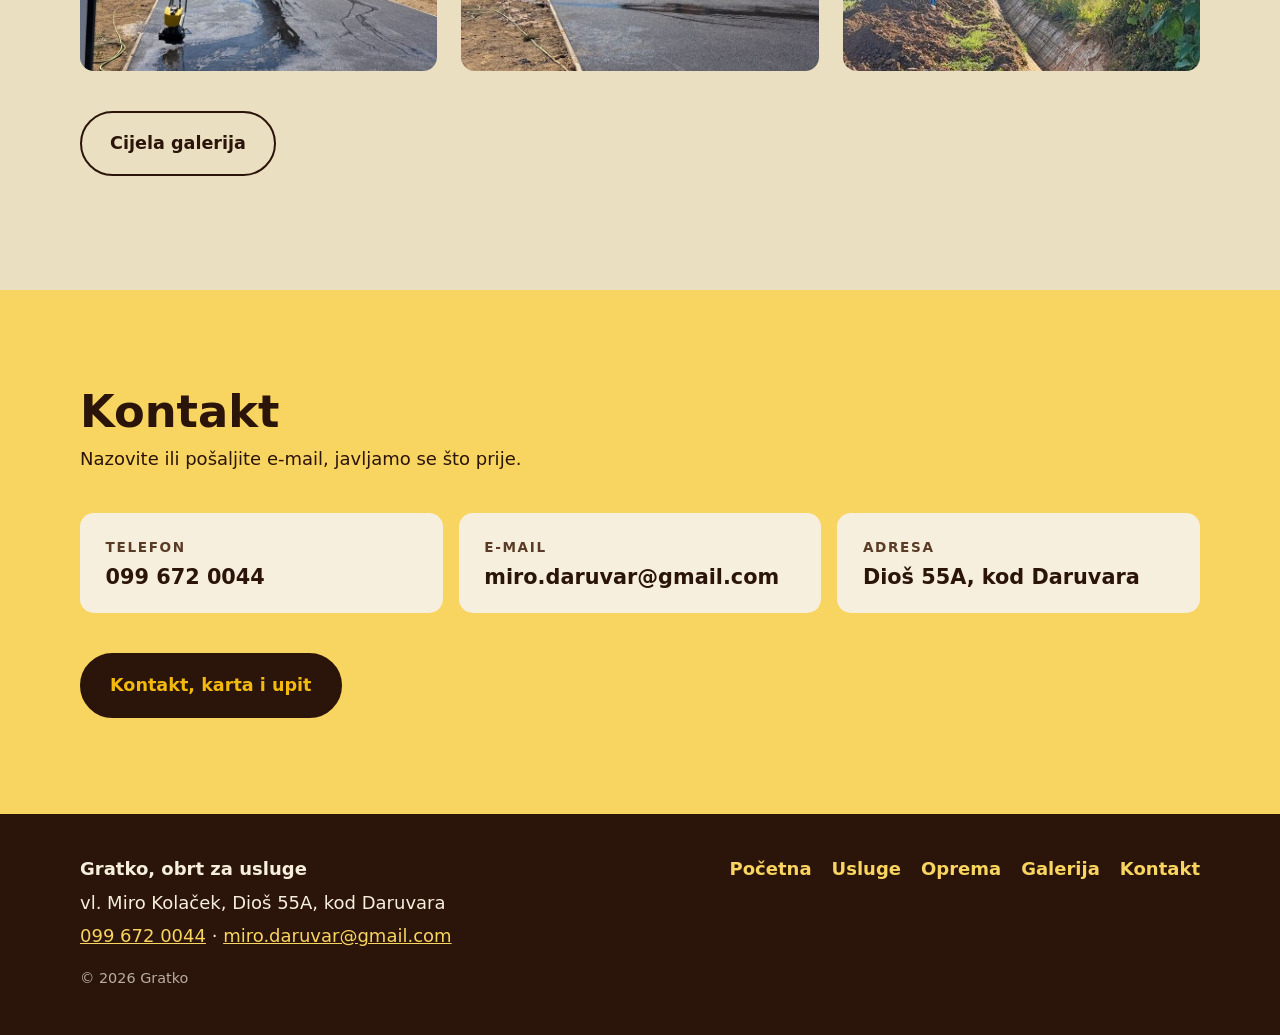
==== commit 7e01eae0: "septic cleaning add" ====
--- a/index.html
+++ b/index.html
@@ -5,7 +5,7 @@
   <meta name="viewport" content="width=device-width, initial-scale=1">
 
   <title>Iskopi i asfaltiranje Daruvar | Gratko, obrt za usluge</title>
-  <meta name="description" content="Iskopi, asfaltiranje, betonaže, kanalizacija i strojno uređenje terena na području Daruvara i šire. Gratko, obrt za usluge, Dioš 55A. Nazovite 099 672 0044.">
+  <meta name="description" content="Iskopi, asfaltiranje, betonaže, kanalizacija, ispumpavanje jama i uređenje terena, Daruvar i okolica. Gratko, obrt za usluge. Nazovite 099 672 0044.">
   <link rel="canonical" href="https://gratko.hr/">
 
   <meta name="theme-color" content="#F2B90F">
@@ -16,7 +16,7 @@
   <meta property="og:locale" content="hr_HR">
   <meta property="og:site_name" content="Gratko, obrt za usluge">
   <meta property="og:title" content="Iskopi i asfaltiranje Daruvar | Gratko, obrt za usluge">
-  <meta property="og:description" content="Iskopi, asfaltiranje, betonaže, kanalizacija i strojno uređenje terena na području Daruvara i šire. Nazovite 099 672 0044.">
+  <meta property="og:description" content="Iskopi, asfaltiranje, betonaže, kanalizacija, ispumpavanje septičkih jama i strojno uređenje terena na području Daruvara i šire. Nazovite 099 672 0044.">
   <meta property="og:url" content="https://gratko.hr/">
   <meta property="og:image" content="https://gratko.hr/slike/og-slika.jpg">
   <meta property="og:image:width" content="1200">
@@ -36,7 +36,7 @@
     "@type": "GeneralContractor",
     "name": "Gratko, obrt za usluge",
     "alternateName": "Gratko",
-    "description": "Obrt za usluge iz Dioša kod Daruvara. Iskopi, asfaltiranje, betonaže, kanalizacija i strojno uređenje terena.",
+    "description": "Obrt za usluge iz Dioša kod Daruvara. Iskopi, asfaltiranje, betonaže, kanalizacija, ispumpavanje septičkih jama i strojno uređenje terena.",
     "url": "https://gratko.hr/",
     "image": "https://gratko.hr/slike/og-slika.jpg",
     "telephone": "+385996720044",
@@ -69,6 +69,7 @@
         { "@type": "Offer", "itemOffered": { "@type": "Service", "name": "Asfaltiranje" } },
         { "@type": "Offer", "itemOffered": { "@type": "Service", "name": "Betonaže" } },
         { "@type": "Offer", "itemOffered": { "@type": "Service", "name": "Kanalizacija" } },
+        { "@type": "Offer", "itemOffered": { "@type": "Service", "name": "Ispumpavanje septičkih i sabirnih jama" } },
         { "@type": "Offer", "itemOffered": { "@type": "Service", "name": "Strojno uređenje terena" } }
       ]
     }
@@ -104,9 +105,9 @@
       <!-- SLOGAN: zamijeni ako ti se neki drugi više svidi -->
       <p class="slogan">Od iskopa do uređenog terena</p>
       <p class="uvod">
-        Iskopi, asfaltiranje, betonaže, kanalizacija i strojno uređenje terena.
-        Radimo na području Daruvara i šire. Dođemo na teren, pogledamo posao
-        i dogovorimo se na licu mjesta.
+        Iskopi, asfaltiranje, betonaže, kanalizacija, ispumpavanje jama
+        i strojno uređenje terena. Radimo na području Daruvara i šire.
+        Dođemo na teren, pogledamo posao i dogovorimo se na licu mjesta.
       </p>
 
       <div class="gumbi">
@@ -136,6 +137,7 @@
         <li><a href="usluge.html#asfaltiranje">Asfaltiranje</a></li>
         <li><a href="usluge.html#betonaze">Betonaže</a></li>
         <li><a href="usluge.html#kanalizacija">Kanalizacija</a></li>
+        <li><a href="usluge.html#ispumpavanje">Ispumpavanje jama</a></li>
         <li><a href="usluge.html#uredenje-terena">Strojno uređenje terena</a></li>
         <li><a href="usluge.html#ostalo">Ostalo</a></li>
       </ul>
@@ -154,7 +156,8 @@
       <p class="podnaslov">
         Gratko je obrt za usluge iz Dioša kod Daruvara, vlasnik Miro Kolaček.
         Radimo zemljane radove, asfaltiranje, betonaže i uređenje terena
-        vlastitim strojevima, za privatne investitore i tvrtke.
+        vlastitim strojevima, te ispumpavamo septičke i sabirne jame.
+        Za privatne investitore i tvrtke.
       </p>
 
       <div class="oprema-mreza">
